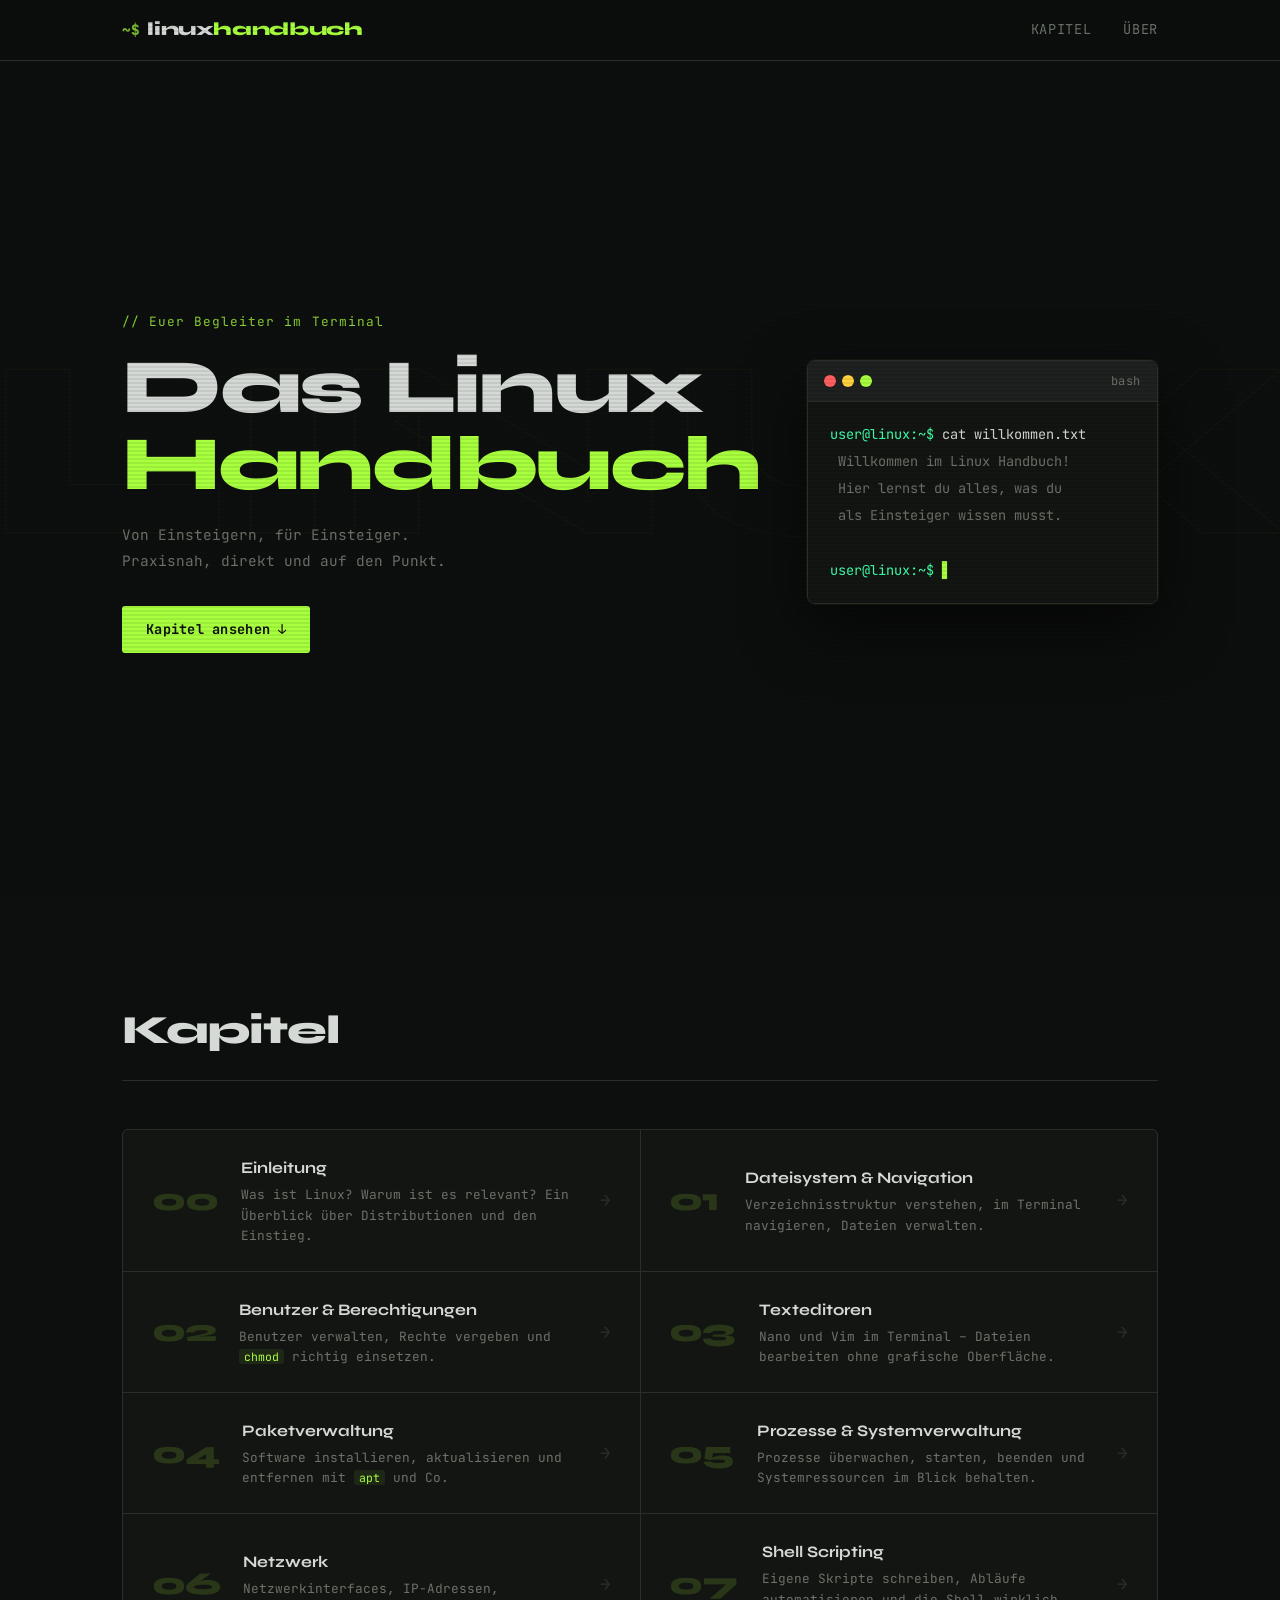
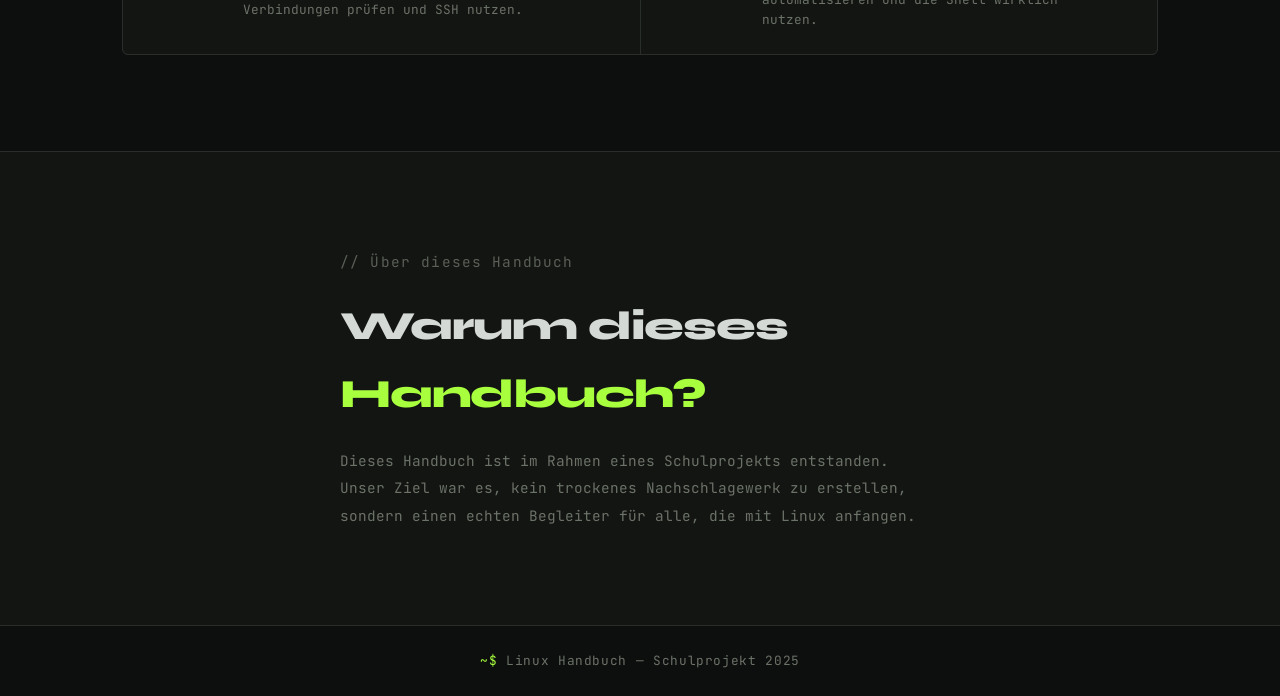
==== index.html @ 8329e9d4 "Initial commit" ====
<!DOCTYPE html>
<html lang="de">
<head>
  <meta charset="UTF-8" />
  <meta name="viewport" content="width=device-width, initial-scale=1.0"/>
  <title>Linux Handbuch</title>
  <link rel="stylesheet" href="style.css" />
  <link href="https://fonts.googleapis.com/css2?family=JetBrains+Mono:wght@400;700&family=Syne:wght@400;700;800&display=swap" rel="stylesheet"/>
</head>
<body>

  <div class="scanline"></div>

  <header>
    <div class="header-inner">
      <div class="logo">
        <span class="prompt">~$</span>
        <span class="logo-text">linux<span class="accent">handbuch</span></span>
      </div>
      <nav>
        <a href="#kapitel">Kapitel</a>
        <a href="#ueber">Über</a>
      </nav>
    </div>
  </header>

  <main>

    <section class="hero">
      <div class="hero-bg-text">LINUX</div>
      <div class="hero-content">
        <p class="hero-label">// Euer Begleiter im Terminal</p>
        <h1>Das Linux<br/><span class="accent">Handbuch</span></h1>
        <p class="hero-sub">Von Einsteigern, für Einsteiger. Praxisnah, direkt und auf den Punkt.</p>
        <a href="#kapitel" class="btn">Kapitel ansehen <span>↓</span></a>
      </div>
      <div class="hero-terminal">
        <div class="terminal-bar">
          <span class="dot red"></span>
          <span class="dot yellow"></span>
          <span class="dot green"></span>
          <span class="terminal-title">bash</span>
        </div>
        <div class="terminal-body">
          <p><span class="t-prompt">user@linux:~$</span> <span class="t-cmd">cat willkommen.txt</span></p>
          <p class="t-out">Willkommen im Linux Handbuch!</p>
          <p class="t-out">Hier lernst du alles, was du</p>
          <p class="t-out">als Einsteiger wissen musst.</p>
          <p>&nbsp;</p>
          <p><span class="t-prompt">user@linux:~$</span> <span class="t-cursor">▋</span></p>
        </div>
      </div>
    </section>

    <section class="kapitel" id="kapitel">
      <h2>Kapitel</h2>
      <div class="kapitel-grid">

        <a href="#" class="kapitel-card">
          <span class="kapitel-num">00</span>
          <div class="kapitel-info">
            <h3>Einleitung</h3>
            <p>Was ist Linux? Warum ist es relevant? Ein Überblick über Distributionen und den Einstieg.</p>
          </div>
          <span class="arrow">→</span>
        </a>

        <a href="#" class="kapitel-card">
          <span class="kapitel-num">01</span>
          <div class="kapitel-info">
            <h3>Dateisystem & Navigation</h3>
            <p>Verzeichnisstruktur verstehen, im Terminal navigieren, Dateien verwalten.</p>
          </div>
          <span class="arrow">→</span>
        </a>

        <a href="#" class="kapitel-card">
          <span class="kapitel-num">02</span>
          <div class="kapitel-info">
            <h3>Benutzer & Berechtigungen</h3>
            <p>Benutzer verwalten, Rechte vergeben und <code>chmod</code> richtig einsetzen.</p>
          </div>
          <span class="arrow">→</span>
        </a>

        <a href="#" class="kapitel-card">
          <span class="kapitel-num">03</span>
          <div class="kapitel-info">
            <h3>Texteditoren</h3>
            <p>Nano und Vim im Terminal – Dateien bearbeiten ohne grafische Oberfläche.</p>
          </div>
          <span class="arrow">→</span>
        </a>

        <a href="#" class="kapitel-card">
          <span class="kapitel-num">04</span>
          <div class="kapitel-info">
            <h3>Paketverwaltung</h3>
            <p>Software installieren, aktualisieren und entfernen mit <code>apt</code> und Co.</p>
          </div>
          <span class="arrow">→</span>
        </a>

        <a href="#" class="kapitel-card">
          <span class="kapitel-num">05</span>
          <div class="kapitel-info">
            <h3>Prozesse & Systemverwaltung</h3>
            <p>Prozesse überwachen, starten, beenden und Systemressourcen im Blick behalten.</p>
          </div>
          <span class="arrow">→</span>
        </a>

        <a href="#" class="kapitel-card">
          <span class="kapitel-num">06</span>
          <div class="kapitel-info">
            <h3>Netzwerk</h3>
            <p>Netzwerkinterfaces, IP-Adressen, Verbindungen prüfen und SSH nutzen.</p>
          </div>
          <span class="arrow">→</span>
        </a>

        <a href="#" class="kapitel-card">
          <span class="kapitel-num">07</span>
          <div class="kapitel-info">
            <h3>Shell Scripting</h3>
            <p>Eigene Skripte schreiben, Abläufe automatisieren und die Shell wirklich nutzen.</p>
          </div>
          <span class="arrow">→</span>
        </a>

      </div>
    </section>

    <section class="ueber" id="ueber">
      <div class="ueber-inner">
        <p class="hero-label">// Über dieses Handbuch</p>
        <h2>Warum dieses<br/><span class="accent">Handbuch?</span></h2>
        <p>Dieses Handbuch ist im Rahmen eines Schulprojekts entstanden. Unser Ziel war es, kein trockenes Nachschlagewerk zu erstellen, sondern einen echten Begleiter für alle, die mit Linux anfangen.</p>
      </div>
    </section>

  </main>

  <footer>
    <span class="prompt">~$</span> Linux Handbuch — Schulprojekt 2025
  </footer>

</body>
</html>
---- style.css ----
/* ─── Variables ─────────────────────────────────────────────── */
:root {
  --bg:        #0d0f0e;
  --bg2:       #131512;
  --surface:   #1a1d1b;
  --border:    #2a2e2b;
  --text:      #d4d9d5;
  --muted:     #6b7268;
  --accent:    #a8ff3e;
  --accent2:   #3effa8;
  --danger:    #ff5f5f;
  --warn:      #ffd23f;
  --font-mono: 'JetBrains Mono', monospace;
  --font-disp: 'Syne', sans-serif;
}

/* ─── Reset & Base ───────────────────────────────────────────── */
*, *::before, *::after { box-sizing: border-box; margin: 0; padding: 0; }

html { scroll-behavior: smooth; }

body {
  background: var(--bg);
  color: var(--text);
  font-family: var(--font-mono);
  font-size: 15px;
  line-height: 1.7;
  overflow-x: hidden;
}

/* CRT scanline overlay */
.scanline {
  pointer-events: none;
  position: fixed;
  inset: 0;
  z-index: 9999;
  background: repeating-linear-gradient(
    to bottom,
    transparent 0px,
    transparent 2px,
    rgba(0,0,0,0.07) 2px,
    rgba(0,0,0,0.07) 4px
  );
}

a { color: inherit; text-decoration: none; }
code {
  font-family: var(--font-mono);
  color: var(--accent);
  background: rgba(168,255,62,0.08);
  padding: 0 5px;
  border-radius: 3px;
  font-size: 0.9em;
}

.accent { color: var(--accent); }
.prompt { color: var(--accent); font-family: var(--font-mono); }

/* ─── Header ─────────────────────────────────────────────────── */
header {
  position: fixed;
  top: 0; left: 0; right: 0;
  z-index: 100;
  border-bottom: 1px solid var(--border);
  background: rgba(13,15,14,0.92);
  backdrop-filter: blur(10px);
}

.header-inner {
  max-width: 1100px;
  margin: 0 auto;
  padding: 0 2rem;
  height: 60px;
  display: flex;
  align-items: center;
  justify-content: space-between;
}

.logo {
  display: flex;
  align-items: center;
  gap: 0.5rem;
  font-family: var(--font-disp);
  font-size: 1.15rem;
  font-weight: 800;
  letter-spacing: -0.02em;
}

.logo .prompt { font-size: 0.9rem; opacity: 0.7; }

nav { display: flex; gap: 2rem; }
nav a {
  color: var(--muted);
  font-size: 0.85rem;
  letter-spacing: 0.05em;
  text-transform: uppercase;
  transition: color 0.2s;
}
nav a:hover { color: var(--accent); }

/* ─── Hero ───────────────────────────────────────────────────── */
.hero {
  min-height: 100vh;
  display: grid;
  grid-template-columns: 1fr 1fr;
  align-items: center;
  gap: 3rem;
  padding: 8rem 2rem 4rem;
  max-width: 1100px;
  margin: 0 auto;
  position: relative;
}

.hero-bg-text {
  position: absolute;
  top: 50%;
  left: 50%;
  transform: translate(-50%, -50%);
  font-family: var(--font-disp);
  font-size: clamp(8rem, 20vw, 18rem);
  font-weight: 800;
  color: transparent;
  -webkit-text-stroke: 1px rgba(168,255,62,0.04);
  pointer-events: none;
  white-space: nowrap;
  user-select: none;
  z-index: 0;
}

.hero-content { position: relative; z-index: 1; }

.hero-label {
  font-size: 0.8rem;
  color: var(--accent);
  letter-spacing: 0.08em;
  margin-bottom: 1rem;
  opacity: 0.8;
}

.hero-content h1 {
  font-family: var(--font-disp);
  font-size: clamp(2.8rem, 6vw, 5rem);
  font-weight: 800;
  line-height: 1.0;
  letter-spacing: -0.03em;
  margin-bottom: 1.2rem;
}

.hero-sub {
  color: var(--muted);
  font-size: 0.9rem;
  max-width: 380px;
  margin-bottom: 2rem;
  line-height: 1.8;
}

.btn {
  display: inline-flex;
  align-items: center;
  gap: 0.5rem;
  background: var(--accent);
  color: var(--bg);
  font-family: var(--font-mono);
  font-size: 0.85rem;
  font-weight: 700;
  padding: 0.75rem 1.5rem;
  border-radius: 3px;
  transition: all 0.2s;
  letter-spacing: 0.02em;
}
.btn:hover {
  background: #c8ff70;
  transform: translateY(-2px);
  box-shadow: 0 8px 24px rgba(168,255,62,0.25);
}

/* ─── Terminal widget ────────────────────────────────────────── */
.hero-terminal {
  position: relative;
  z-index: 1;
  border: 1px solid var(--border);
  border-radius: 8px;
  overflow: hidden;
  box-shadow:
    0 0 0 1px rgba(168,255,62,0.05),
    0 24px 64px rgba(0,0,0,0.6);
  animation: float 6s ease-in-out infinite;
}

@keyframes float {
  0%, 100% { transform: translateY(0); }
  50%       { transform: translateY(-10px); }
}

.terminal-bar {
  background: #1e211f;
  padding: 0.6rem 1rem;
  display: flex;
  align-items: center;
  gap: 0.4rem;
  border-bottom: 1px solid var(--border);
}

.dot {
  width: 12px; height: 12px;
  border-radius: 50%;
}
.dot.red    { background: var(--danger); }
.dot.yellow { background: var(--warn); }
.dot.green  { background: var(--accent); }

.terminal-title {
  margin-left: auto;
  font-size: 0.75rem;
  color: var(--muted);
  letter-spacing: 0.05em;
}

.terminal-body {
  background: var(--bg2);
  padding: 1.2rem 1.4rem;
  font-size: 0.85rem;
  line-height: 2;
}

.t-prompt { color: var(--accent2); }
.t-cmd    { color: var(--text); }
.t-out    { color: var(--muted); padding-left: 0.5rem; }

.t-cursor {
  display: inline-block;
  color: var(--accent);
  animation: blink 1s step-end infinite;
}
@keyframes blink {
  0%, 100% { opacity: 1; }
  50%       { opacity: 0; }
}

/* ─── Kapitel Section ────────────────────────────────────────── */
.kapitel {
  padding: 6rem 2rem;
  max-width: 1100px;
  margin: 0 auto;
}

.kapitel h2 {
  font-family: var(--font-disp);
  font-size: 2.5rem;
  font-weight: 800;
  letter-spacing: -0.03em;
  margin-bottom: 3rem;
  padding-bottom: 1rem;
  border-bottom: 1px solid var(--border);
}

.kapitel-grid {
  display: grid;
  grid-template-columns: repeat(auto-fill, minmax(460px, 1fr));
  gap: 1px;
  background: var(--border);
  border: 1px solid var(--border);
  border-radius: 6px;
  overflow: hidden;
}

.kapitel-card {
  background: var(--bg2);
  padding: 1.5rem 1.8rem;
  display: flex;
  align-items: center;
  gap: 1.5rem;
  transition: background 0.2s;
  cursor: pointer;
}

.kapitel-card:hover {
  background: var(--surface);
}

.kapitel-card:hover .arrow {
  transform: translateX(4px);
  color: var(--accent);
}

.kapitel-num {
  font-family: var(--font-disp);
  font-size: 2rem;
  font-weight: 800;
  color: rgba(168,255,62,0.15);
  min-width: 52px;
  letter-spacing: -0.04em;
  transition: color 0.2s;
}

.kapitel-card:hover .kapitel-num {
  color: rgba(168,255,62,0.35);
}

.kapitel-info { flex: 1; }

.kapitel-info h3 {
  font-family: var(--font-disp);
  font-size: 1rem;
  font-weight: 700;
  margin-bottom: 0.25rem;
  color: var(--text);
}

.kapitel-info p {
  font-size: 0.8rem;
  color: var(--muted);
  line-height: 1.6;
}

.arrow {
  font-size: 1.1rem;
  color: var(--border);
  transition: all 0.2s;
}

/* ─── Über Section ───────────────────────────────────────────── */
.ueber {
  padding: 6rem 2rem;
  border-top: 1px solid var(--border);
  background: var(--bg2);
}

.ueber-inner {
  max-width: 600px;
  margin: 0 auto;
}

.ueber-inner h2 {
  font-family: var(--font-disp);
  font-size: 2.5rem;
  font-weight: 800;
  letter-spacing: -0.03em;
  margin: 0.5rem 0 1.2rem;
}

.ueber-inner p {
  color: var(--muted);
  font-size: 0.9rem;
  line-height: 1.9;
}

/* ─── Footer ─────────────────────────────────────────────────── */
footer {
  border-top: 1px solid var(--border);
  padding: 1.5rem 2rem;
  text-align: center;
  font-size: 0.8rem;
  color: var(--muted);
  letter-spacing: 0.05em;
}

/* ─── Responsive ─────────────────────────────────────────────── */
@media (max-width: 768px) {
  .hero {
    grid-template-columns: 1fr;
    padding-top: 5rem;
  }
  .hero-terminal { display: none; }
  .kapitel-grid {
    grid-template-columns: 1fr;
  }
}
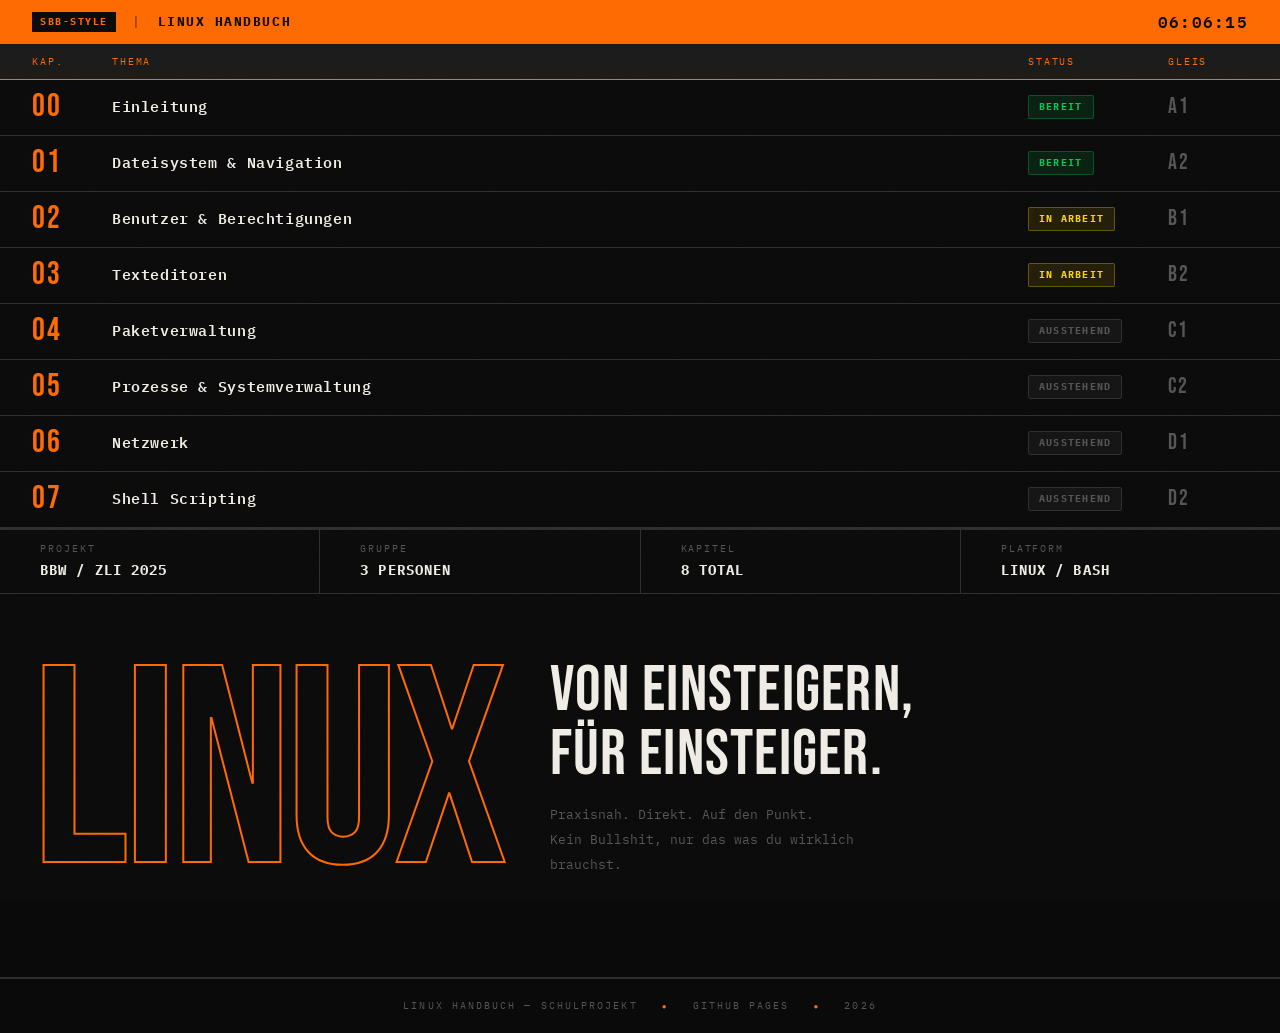
==== commit 44418cbe: "Neues Design" ====
--- a/index.html
+++ b/index.html
@@ -1,149 +1,152 @@
 <!DOCTYPE html>
 <html lang="de">
 <head>
-  <meta charset="UTF-8" />
+  <meta charset="UTF-8"/>
   <meta name="viewport" content="width=device-width, initial-scale=1.0"/>
   <title>Linux Handbuch</title>
-  <link rel="stylesheet" href="style.css" />
-  <link href="https://fonts.googleapis.com/css2?family=JetBrains+Mono:wght@400;700&family=Syne:wght@400;700;800&display=swap" rel="stylesheet"/>
+  <link rel="stylesheet" href="style.css"/>
+  <link href="https://fonts.googleapis.com/css2?family=IBM+Plex+Mono:wght@400;600;700&family=Bebas+Neue&display=swap" rel="stylesheet"/>
 </head>
 <body>
 
-  <div class="scanline"></div>
+  <div class="noise"></div>
 
   <header>
-    <div class="header-inner">
-      <div class="logo">
-        <span class="prompt">~$</span>
-        <span class="logo-text">linux<span class="accent">handbuch</span></span>
-      </div>
-      <nav>
-        <a href="#kapitel">Kapitel</a>
-        <a href="#ueber">Über</a>
-      </nav>
+    <div class="header-left">
+      <span class="header-tag">SBB-STYLE</span>
+      <span class="header-divider">|</span>
+      <span class="header-title">LINUX HANDBUCH</span>
+    </div>
+    <div class="header-right">
+      <span id="clock">00:00:00</span>
     </div>
   </header>
 
-  <main>
+  <section class="departures-board">
+    <div class="board-header">
+      <span>KAP.</span>
+      <span>THEMA</span>
+      <span>STATUS</span>
+      <span>GLEIS</span>
+    </div>
 
-    <section class="hero">
-      <div class="hero-bg-text">LINUX</div>
-      <div class="hero-content">
-        <p class="hero-label">// Euer Begleiter im Terminal</p>
-        <h1>Das Linux<br/><span class="accent">Handbuch</span></h1>
-        <p class="hero-sub">Von Einsteigern, für Einsteiger. Praxisnah, direkt und auf den Punkt.</p>
-        <a href="#kapitel" class="btn">Kapitel ansehen <span>↓</span></a>
-      </div>
-      <div class="hero-terminal">
-        <div class="terminal-bar">
-          <span class="dot red"></span>
-          <span class="dot yellow"></span>
-          <span class="dot green"></span>
-          <span class="terminal-title">bash</span>
-        </div>
-        <div class="terminal-body">
-          <p><span class="t-prompt">user@linux:~$</span> <span class="t-cmd">cat willkommen.txt</span></p>
-          <p class="t-out">Willkommen im Linux Handbuch!</p>
-          <p class="t-out">Hier lernst du alles, was du</p>
-          <p class="t-out">als Einsteiger wissen musst.</p>
-          <p>&nbsp;</p>
-          <p><span class="t-prompt">user@linux:~$</span> <span class="t-cursor">▋</span></p>
-        </div>
-      </div>
-    </section>
+    <div class="board-row" data-index="0">
+      <span class="row-num flip" data-text="00">00</span>
+      <span class="row-title">Einleitung</span>
+      <span class="row-status status-ready">BEREIT</span>
+      <span class="row-track">A1</span>
+    </div>
+    <div class="board-row" data-index="1">
+      <span class="row-num flip" data-text="01">01</span>
+      <span class="row-title">Dateisystem &amp; Navigation</span>
+      <span class="row-status status-ready">BEREIT</span>
+      <span class="row-track">A2</span>
+    </div>
+    <div class="board-row" data-index="2">
+      <span class="row-num flip" data-text="02">02</span>
+      <span class="row-title">Benutzer &amp; Berechtigungen</span>
+      <span class="row-status status-progress">IN ARBEIT</span>
+      <span class="row-track">B1</span>
+    </div>
+    <div class="board-row" data-index="3">
+      <span class="row-num flip" data-text="03">03</span>
+      <span class="row-title">Texteditoren</span>
+      <span class="row-status status-progress">IN ARBEIT</span>
+      <span class="row-track">B2</span>
+    </div>
+    <div class="board-row" data-index="4">
+      <span class="row-num flip" data-text="04">04</span>
+      <span class="row-title">Paketverwaltung</span>
+      <span class="row-status status-wait">AUSSTEHEND</span>
+      <span class="row-track">C1</span>
+    </div>
+    <div class="board-row" data-index="5">
+      <span class="row-num flip" data-text="05">05</span>
+      <span class="row-title">Prozesse &amp; Systemverwaltung</span>
+      <span class="row-status status-wait">AUSSTEHEND</span>
+      <span class="row-track">C2</span>
+    </div>
+    <div class="board-row" data-index="6">
+      <span class="row-num flip" data-text="06">06</span>
+      <span class="row-title">Netzwerk</span>
+      <span class="row-status status-wait">AUSSTEHEND</span>
+      <span class="row-track">D1</span>
+    </div>
+    <div class="board-row" data-index="7">
+      <span class="row-num flip" data-text="07">07</span>
+      <span class="row-title">Shell Scripting</span>
+      <span class="row-status status-wait">AUSSTEHEND</span>
+      <span class="row-track">D2</span>
+    </div>
+  </section>
 
-    <section class="kapitel" id="kapitel">
-      <h2>Kapitel</h2>
-      <div class="kapitel-grid">
+  <section class="info-strip">
+    <div class="strip-block">
+      <span class="strip-label">PROJEKT</span>
+      <span class="strip-value">BBW / ZLI 2025</span>
+    </div>
+    <div class="strip-divider"></div>
+    <div class="strip-block">
+      <span class="strip-label">GRUPPE</span>
+      <span class="strip-value">3 PERSONEN</span>
+    </div>
+    <div class="strip-divider"></div>
+    <div class="strip-block">
+      <span class="strip-label">KAPITEL</span>
+      <span class="strip-value">8 TOTAL</span>
+    </div>
+    <div class="strip-divider"></div>
+    <div class="strip-block">
+      <span class="strip-label">PLATFORM</span>
+      <span class="strip-value">LINUX / BASH</span>
+    </div>
+  </section>
 
-        <a href="#" class="kapitel-card">
-          <span class="kapitel-num">00</span>
-          <div class="kapitel-info">
-            <h3>Einleitung</h3>
-            <p>Was ist Linux? Warum ist es relevant? Ein Überblick über Distributionen und den Einstieg.</p>
-          </div>
-          <span class="arrow">→</span>
-        </a>
-
-        <a href="#" class="kapitel-card">
-          <span class="kapitel-num">01</span>
-          <div class="kapitel-info">
-            <h3>Dateisystem & Navigation</h3>
-            <p>Verzeichnisstruktur verstehen, im Terminal navigieren, Dateien verwalten.</p>
-          </div>
-          <span class="arrow">→</span>
-        </a>
-
-        <a href="#" class="kapitel-card">
-          <span class="kapitel-num">02</span>
-          <div class="kapitel-info">
-            <h3>Benutzer & Berechtigungen</h3>
-            <p>Benutzer verwalten, Rechte vergeben und <code>chmod</code> richtig einsetzen.</p>
-          </div>
-          <span class="arrow">→</span>
-        </a>
-
-        <a href="#" class="kapitel-card">
-          <span class="kapitel-num">03</span>
-          <div class="kapitel-info">
-            <h3>Texteditoren</h3>
-            <p>Nano und Vim im Terminal – Dateien bearbeiten ohne grafische Oberfläche.</p>
-          </div>
-          <span class="arrow">→</span>
-        </a>
-
-        <a href="#" class="kapitel-card">
-          <span class="kapitel-num">04</span>
-          <div class="kapitel-info">
-            <h3>Paketverwaltung</h3>
-            <p>Software installieren, aktualisieren und entfernen mit <code>apt</code> und Co.</p>
-          </div>
-          <span class="arrow">→</span>
-        </a>
-
-        <a href="#" class="kapitel-card">
-          <span class="kapitel-num">05</span>
-          <div class="kapitel-info">
-            <h3>Prozesse & Systemverwaltung</h3>
-            <p>Prozesse überwachen, starten, beenden und Systemressourcen im Blick behalten.</p>
-          </div>
-          <span class="arrow">→</span>
-        </a>
-
-        <a href="#" class="kapitel-card">
-          <span class="kapitel-num">06</span>
-          <div class="kapitel-info">
-            <h3>Netzwerk</h3>
-            <p>Netzwerkinterfaces, IP-Adressen, Verbindungen prüfen und SSH nutzen.</p>
-          </div>
-          <span class="arrow">→</span>
-        </a>
-
-        <a href="#" class="kapitel-card">
-          <span class="kapitel-num">07</span>
-          <div class="kapitel-info">
-            <h3>Shell Scripting</h3>
-            <p>Eigene Skripte schreiben, Abläufe automatisieren und die Shell wirklich nutzen.</p>
-          </div>
-          <span class="arrow">→</span>
-        </a>
-
-      </div>
-    </section>
-
-    <section class="ueber" id="ueber">
-      <div class="ueber-inner">
-        <p class="hero-label">// Über dieses Handbuch</p>
-        <h2>Warum dieses<br/><span class="accent">Handbuch?</span></h2>
-        <p>Dieses Handbuch ist im Rahmen eines Schulprojekts entstanden. Unser Ziel war es, kein trockenes Nachschlagewerk zu erstellen, sondern einen echten Begleiter für alle, die mit Linux anfangen.</p>
-      </div>
-    </section>
-
-  </main>
+  <section class="hero-text">
+    <div class="hero-big">LINUX</div>
+    <div class="hero-sub-block">
+      <p>Von Einsteigern,<br/>für Einsteiger.</p>
+      <p class="hero-desc">Praxisnah. Direkt. Auf den Punkt.<br/>Kein Bullshit, nur das was du wirklich brauchst.</p>
+    </div>
+  </section>
 
   <footer>
-    <span class="prompt">~$</span> Linux Handbuch — Schulprojekt 2025
+    <span>LINUX HANDBUCH — SCHULPROJEKT</span>
+    <span class="footer-mid">●</span>
+    <span>GITHUB PAGES</span>
+    <span class="footer-mid">●</span>
+    <span id="footer-date">2025</span>
   </footer>
+
+  <script>
+    // Live clock
+    function tick() {
+      const now = new Date();
+      const h = String(now.getHours()).padStart(2,'0');
+      const m = String(now.getMinutes()).padStart(2,'0');
+      const s = String(now.getSeconds()).padStart(2,'0');
+      document.getElementById('clock').textContent = h+':'+m+':'+s;
+      document.getElementById('footer-date').textContent = now.getFullYear();
+    }
+    tick(); setInterval(tick, 1000);
+
+    // Split-flap flip animation on rows
+    const rows = document.querySelectorAll('.board-row');
+    rows.forEach((row, i) => {
+      setTimeout(() => {
+        row.classList.add('revealed');
+      }, 120 * i);
+    });
+
+    // Hover clatter effect on rows
+    rows.forEach(row => {
+      row.addEventListener('mouseenter', () => {
+        const num = row.querySelector('.row-num');
+        num.classList.add('flipping');
+        setTimeout(() => num.classList.remove('flipping'), 400);
+      });
+    });
+  </script>
 
 </body>
 </html>
--- a/style.css
+++ b/style.css
@@ -1,368 +1,279 @@
 /* ─── Variables ─────────────────────────────────────────────── */
 :root {
-  --bg:        #0d0f0e;
-  --bg2:       #131512;
-  --surface:   #1a1d1b;
-  --border:    #2a2e2b;
-  --text:      #d4d9d5;
-  --muted:     #6b7268;
-  --accent:    #a8ff3e;
-  --accent2:   #3effa8;
-  --danger:    #ff5f5f;
-  --warn:      #ffd23f;
-  --font-mono: 'JetBrains Mono', monospace;
-  --font-disp: 'Syne', sans-serif;
-}
-
-/* ─── Reset & Base ───────────────────────────────────────────── */
+  --black:   #0a0a0a;
+  --dark:    #111111;
+  --panel:   #1a1a1a;
+  --border:  #2e2e2e;
+  --text:    #f0ede6;
+  --muted:   #555555;
+  --orange:  #ff6a00;
+  --orange2: #ff9500;
+  --green:   #00c853;
+  --yellow:  #ffd600;
+  --red:     #ff1744;
+  --font-mono: 'IBM Plex Mono', monospace;
+  --font-disp: 'Bebas Neue', sans-serif;
+}
+
+/* ─── Reset ──────────────────────────────────────────────────── */
 *, *::before, *::after { box-sizing: border-box; margin: 0; padding: 0; }
-
 html { scroll-behavior: smooth; }
-
 body {
-  background: var(--bg);
+  background: var(--black);
   color: var(--text);
   font-family: var(--font-mono);
-  font-size: 15px;
-  line-height: 1.7;
+  font-size: 14px;
+  line-height: 1.5;
   overflow-x: hidden;
-}
-
-/* CRT scanline overlay */
-.scanline {
+  cursor: crosshair;
+}
+
+/* noise texture overlay */
+.noise {
   pointer-events: none;
   position: fixed;
   inset: 0;
-  z-index: 9999;
-  background: repeating-linear-gradient(
-    to bottom,
-    transparent 0px,
-    transparent 2px,
-    rgba(0,0,0,0.07) 2px,
-    rgba(0,0,0,0.07) 4px
-  );
-}
-
-a { color: inherit; text-decoration: none; }
-code {
-  font-family: var(--font-mono);
-  color: var(--accent);
-  background: rgba(168,255,62,0.08);
-  padding: 0 5px;
-  border-radius: 3px;
-  font-size: 0.9em;
-}
-
-.accent { color: var(--accent); }
-.prompt { color: var(--accent); font-family: var(--font-mono); }
+  z-index: 9998;
+  opacity: 0.03;
+  background-image: url("data:image/svg+xml,%3Csvg viewBox='0 0 256 256' xmlns='http://www.w3.org/2000/svg'%3E%3Cfilter id='n'%3E%3CfeTurbulence type='fractalNoise' baseFrequency='0.9' numOctaves='4' stitchTiles='stitch'/%3E%3C/filter%3E%3Crect width='100%25' height='100%25' filter='url(%23n)'/%3E%3C/svg%3E");
+  background-size: 200px 200px;
+}
 
 /* ─── Header ─────────────────────────────────────────────────── */
 header {
-  position: fixed;
-  top: 0; left: 0; right: 0;
+  position: sticky;
+  top: 0;
   z-index: 100;
+  background: var(--orange);
+  color: var(--black);
+  display: flex;
+  justify-content: space-between;
+  align-items: center;
+  padding: 0 2rem;
+  height: 44px;
+  font-family: var(--font-mono);
+  font-weight: 700;
+  font-size: 0.8rem;
+  letter-spacing: 0.12em;
+}
+
+.header-left { display: flex; align-items: center; gap: 1rem; }
+.header-tag {
+  background: var(--black);
+  color: var(--orange);
+  padding: 2px 8px;
+  font-size: 0.65rem;
+  letter-spacing: 0.15em;
+}
+.header-divider { opacity: 0.4; }
+.header-right {
+  font-family: var(--font-mono);
+  font-size: 1rem;
+  letter-spacing: 0.08em;
+  font-weight: 600;
+}
+
+/* ─── Departures Board ───────────────────────────────────────── */
+.departures-board {
+  border-bottom: 2px solid var(--border);
+}
+
+.board-header {
+  display: grid;
+  grid-template-columns: 80px 1fr 140px 80px;
+  padding: 0.6rem 2rem;
+  background: var(--panel);
+  border-bottom: 1px solid var(--orange);
+  font-size: 0.65rem;
+  letter-spacing: 0.18em;
+  color: var(--orange);
+  text-transform: uppercase;
+}
+
+.board-row {
+  display: grid;
+  grid-template-columns: 80px 1fr 140px 80px;
+  padding: 0 2rem;
+  height: 56px;
+  align-items: center;
   border-bottom: 1px solid var(--border);
-  background: rgba(13,15,14,0.92);
-  backdrop-filter: blur(10px);
-}
-
-.header-inner {
-  max-width: 1100px;
-  margin: 0 auto;
-  padding: 0 2rem;
-  height: 60px;
-  display: flex;
-  align-items: center;
-  justify-content: space-between;
-}
-
-.logo {
-  display: flex;
-  align-items: center;
-  gap: 0.5rem;
-  font-family: var(--font-disp);
-  font-size: 1.15rem;
-  font-weight: 800;
-  letter-spacing: -0.02em;
-}
-
-.logo .prompt { font-size: 0.9rem; opacity: 0.7; }
-
-nav { display: flex; gap: 2rem; }
-nav a {
-  color: var(--muted);
-  font-size: 0.85rem;
+  opacity: 0;
+  transform: translateY(-8px);
+  transition: opacity 0.25s ease, transform 0.25s ease, background 0.15s;
+  cursor: pointer;
+}
+
+.board-row.revealed {
+  opacity: 1;
+  transform: translateY(0);
+}
+
+.board-row:hover {
+  background: var(--panel);
+}
+
+.row-num {
+  font-family: var(--font-disp);
+  font-size: 2rem;
+  color: var(--orange);
   letter-spacing: 0.05em;
-  text-transform: uppercase;
-  transition: color 0.2s;
-}
-nav a:hover { color: var(--accent); }
-
-/* ─── Hero ───────────────────────────────────────────────────── */
-.hero {
-  min-height: 100vh;
-  display: grid;
-  grid-template-columns: 1fr 1fr;
-  align-items: center;
-  gap: 3rem;
-  padding: 8rem 2rem 4rem;
-  max-width: 1100px;
-  margin: 0 auto;
-  position: relative;
-}
-
-.hero-bg-text {
-  position: absolute;
-  top: 50%;
-  left: 50%;
-  transform: translate(-50%, -50%);
-  font-family: var(--font-disp);
-  font-size: clamp(8rem, 20vw, 18rem);
-  font-weight: 800;
-  color: transparent;
-  -webkit-text-stroke: 1px rgba(168,255,62,0.04);
-  pointer-events: none;
-  white-space: nowrap;
-  user-select: none;
-  z-index: 0;
-}
-
-.hero-content { position: relative; z-index: 1; }
-
-.hero-label {
-  font-size: 0.8rem;
-  color: var(--accent);
-  letter-spacing: 0.08em;
-  margin-bottom: 1rem;
-  opacity: 0.8;
-}
-
-.hero-content h1 {
-  font-family: var(--font-disp);
-  font-size: clamp(2.8rem, 6vw, 5rem);
-  font-weight: 800;
-  line-height: 1.0;
-  letter-spacing: -0.03em;
-  margin-bottom: 1.2rem;
-}
-
-.hero-sub {
-  color: var(--muted);
-  font-size: 0.9rem;
-  max-width: 380px;
-  margin-bottom: 2rem;
-  line-height: 1.8;
-}
-
-.btn {
-  display: inline-flex;
-  align-items: center;
-  gap: 0.5rem;
-  background: var(--accent);
-  color: var(--bg);
-  font-family: var(--font-mono);
+  display: inline-block;
+  transition: transform 0.1s;
+}
+
+.row-num.flipping {
+  animation: flip-clatter 0.35s ease;
+}
+
+@keyframes flip-clatter {
+  0%   { transform: rotateX(0deg);    opacity: 1; }
+  25%  { transform: rotateX(90deg);   opacity: 0.3; }
+  50%  { transform: rotateX(-20deg);  opacity: 0.8; }
+  75%  { transform: rotateX(10deg);   opacity: 0.9; }
+  100% { transform: rotateX(0deg);    opacity: 1; }
+}
+
+.row-title {
+  font-size: 0.95rem;
+  font-weight: 600;
+  letter-spacing: 0.04em;
+  color: var(--text);
+}
+
+.board-row:hover .row-title {
+  color: var(--orange2);
+}
+
+.row-status {
+  font-size: 0.65rem;
+  letter-spacing: 0.12em;
+  padding: 3px 10px;
+  border-radius: 2px;
+  display: inline-block;
+  width: fit-content;
+  font-weight: 700;
+}
+
+.status-ready    { background: rgba(0,200,83,0.12);  color: var(--green);  border: 1px solid rgba(0,200,83,0.3); }
+.status-progress { background: rgba(255,214,0,0.1);  color: var(--yellow); border: 1px solid rgba(255,214,0,0.3); }
+.status-wait     { background: rgba(255,255,255,0.04); color: var(--muted); border: 1px solid var(--border); }
+
+.row-track {
+  font-family: var(--font-disp);
+  font-size: 1.4rem;
+  color: var(--muted);
+  letter-spacing: 0.1em;
+}
+
+.board-row:hover .row-track {
+  color: var(--orange);
+}
+
+/* ─── Info Strip ─────────────────────────────────────────────── */
+.info-strip {
+  display: flex;
+  align-items: stretch;
+  border-bottom: 1px solid var(--border);
+  height: 64px;
+}
+
+.strip-block {
+  display: flex;
+  flex-direction: column;
+  justify-content: center;
+  padding: 0 2.5rem;
+  gap: 3px;
+  flex: 1;
+}
+
+.strip-divider {
+  width: 1px;
+  background: var(--border);
+}
+
+.strip-label {
+  font-size: 0.6rem;
+  letter-spacing: 0.2em;
+  color: var(--muted);
+}
+
+.strip-value {
   font-size: 0.85rem;
   font-weight: 700;
-  padding: 0.75rem 1.5rem;
-  border-radius: 3px;
-  transition: all 0.2s;
+  letter-spacing: 0.08em;
+  color: var(--text);
+}
+
+/* ─── Hero Text ──────────────────────────────────────────────── */
+.hero-text {
+  display: flex;
+  align-items: flex-end;
+  gap: 3rem;
+  padding: 4rem 2rem 5rem;
+  overflow: hidden;
+  border-bottom: 1px solid var(--border);
+}
+
+.hero-big {
+  font-family: var(--font-disp);
+  font-size: clamp(8rem, 22vw, 20rem);
+  line-height: 0.85;
+  letter-spacing: -0.02em;
+  color: transparent;
+  -webkit-text-stroke: 2px var(--orange);
+  user-select: none;
+  flex-shrink: 0;
+}
+
+.hero-sub-block {
+  padding-bottom: 1.2rem;
+}
+
+.hero-sub-block p:first-child {
+  font-family: var(--font-disp);
+  font-size: clamp(2rem, 5vw, 4rem);
+  line-height: 1.0;
   letter-spacing: 0.02em;
-}
-.btn:hover {
-  background: #c8ff70;
-  transform: translateY(-2px);
-  box-shadow: 0 8px 24px rgba(168,255,62,0.25);
-}
-
-/* ─── Terminal widget ────────────────────────────────────────── */
-.hero-terminal {
-  position: relative;
-  z-index: 1;
-  border: 1px solid var(--border);
-  border-radius: 8px;
-  overflow: hidden;
-  box-shadow:
-    0 0 0 1px rgba(168,255,62,0.05),
-    0 24px 64px rgba(0,0,0,0.6);
-  animation: float 6s ease-in-out infinite;
-}
-
-@keyframes float {
-  0%, 100% { transform: translateY(0); }
-  50%       { transform: translateY(-10px); }
-}
-
-.terminal-bar {
-  background: #1e211f;
-  padding: 0.6rem 1rem;
-  display: flex;
-  align-items: center;
-  gap: 0.4rem;
-  border-bottom: 1px solid var(--border);
-}
-
-.dot {
-  width: 12px; height: 12px;
-  border-radius: 50%;
-}
-.dot.red    { background: var(--danger); }
-.dot.yellow { background: var(--warn); }
-.dot.green  { background: var(--accent); }
-
-.terminal-title {
-  margin-left: auto;
-  font-size: 0.75rem;
-  color: var(--muted);
-  letter-spacing: 0.05em;
-}
-
-.terminal-body {
-  background: var(--bg2);
-  padding: 1.2rem 1.4rem;
-  font-size: 0.85rem;
-  line-height: 2;
-}
-
-.t-prompt { color: var(--accent2); }
-.t-cmd    { color: var(--text); }
-.t-out    { color: var(--muted); padding-left: 0.5rem; }
-
-.t-cursor {
-  display: inline-block;
-  color: var(--accent);
-  animation: blink 1s step-end infinite;
-}
-@keyframes blink {
-  0%, 100% { opacity: 1; }
-  50%       { opacity: 0; }
-}
-
-/* ─── Kapitel Section ────────────────────────────────────────── */
-.kapitel {
-  padding: 6rem 2rem;
-  max-width: 1100px;
-  margin: 0 auto;
-}
-
-.kapitel h2 {
-  font-family: var(--font-disp);
-  font-size: 2.5rem;
-  font-weight: 800;
-  letter-spacing: -0.03em;
-  margin-bottom: 3rem;
-  padding-bottom: 1rem;
-  border-bottom: 1px solid var(--border);
-}
-
-.kapitel-grid {
-  display: grid;
-  grid-template-columns: repeat(auto-fill, minmax(460px, 1fr));
-  gap: 1px;
-  background: var(--border);
-  border: 1px solid var(--border);
-  border-radius: 6px;
-  overflow: hidden;
-}
-
-.kapitel-card {
-  background: var(--bg2);
-  padding: 1.5rem 1.8rem;
-  display: flex;
+  color: var(--text);
+  margin-bottom: 1rem;
+}
+
+.hero-desc {
+  font-size: 0.82rem;
+  color: var(--muted);
+  line-height: 1.9;
+  max-width: 340px;
+}
+
+/* ─── Footer ─────────────────────────────────────────────────── */
+footer {
+  display: flex;
+  justify-content: center;
   align-items: center;
   gap: 1.5rem;
-  transition: background 0.2s;
-  cursor: pointer;
-}
-
-.kapitel-card:hover {
-  background: var(--surface);
-}
-
-.kapitel-card:hover .arrow {
-  transform: translateX(4px);
-  color: var(--accent);
-}
-
-.kapitel-num {
-  font-family: var(--font-disp);
-  font-size: 2rem;
-  font-weight: 800;
-  color: rgba(168,255,62,0.15);
-  min-width: 52px;
-  letter-spacing: -0.04em;
-  transition: color 0.2s;
-}
-
-.kapitel-card:hover .kapitel-num {
-  color: rgba(168,255,62,0.35);
-}
-
-.kapitel-info { flex: 1; }
-
-.kapitel-info h3 {
-  font-family: var(--font-disp);
-  font-size: 1rem;
-  font-weight: 700;
-  margin-bottom: 0.25rem;
-  color: var(--text);
-}
-
-.kapitel-info p {
-  font-size: 0.8rem;
-  color: var(--muted);
-  line-height: 1.6;
-}
-
-.arrow {
-  font-size: 1.1rem;
-  color: var(--border);
-  transition: all 0.2s;
-}
-
-/* ─── Über Section ───────────────────────────────────────────── */
-.ueber {
-  padding: 6rem 2rem;
+  padding: 1.2rem 2rem;
+  font-size: 0.65rem;
+  letter-spacing: 0.2em;
+  color: var(--muted);
   border-top: 1px solid var(--border);
-  background: var(--bg2);
-}
-
-.ueber-inner {
-  max-width: 600px;
-  margin: 0 auto;
-}
-
-.ueber-inner h2 {
-  font-family: var(--font-disp);
-  font-size: 2.5rem;
-  font-weight: 800;
-  letter-spacing: -0.03em;
-  margin: 0.5rem 0 1.2rem;
-}
-
-.ueber-inner p {
-  color: var(--muted);
-  font-size: 0.9rem;
-  line-height: 1.9;
-}
-
-/* ─── Footer ─────────────────────────────────────────────────── */
-footer {
-  border-top: 1px solid var(--border);
-  padding: 1.5rem 2rem;
-  text-align: center;
-  font-size: 0.8rem;
-  color: var(--muted);
-  letter-spacing: 0.05em;
-}
+  text-transform: uppercase;
+}
+
+.footer-mid { color: var(--orange); font-size: 0.5rem; }
 
 /* ─── Responsive ─────────────────────────────────────────────── */
-@media (max-width: 768px) {
-  .hero {
-    grid-template-columns: 1fr;
-    padding-top: 5rem;
+@media (max-width: 700px) {
+  .board-header,
+  .board-row {
+    grid-template-columns: 56px 1fr 100px;
   }
-  .hero-terminal { display: none; }
-  .kapitel-grid {
-    grid-template-columns: 1fr;
-  }
-}
+  .row-track { display: none; }
+  .board-header span:last-child { display: none; }
+
+  .hero-text { flex-direction: column; gap: 1.5rem; }
+  .hero-big  { font-size: 30vw; }
+
+  .info-strip { flex-wrap: wrap; height: auto; }
+  .strip-block { padding: 1rem 1.5rem; }
+  .strip-divider { display: none; }
+}
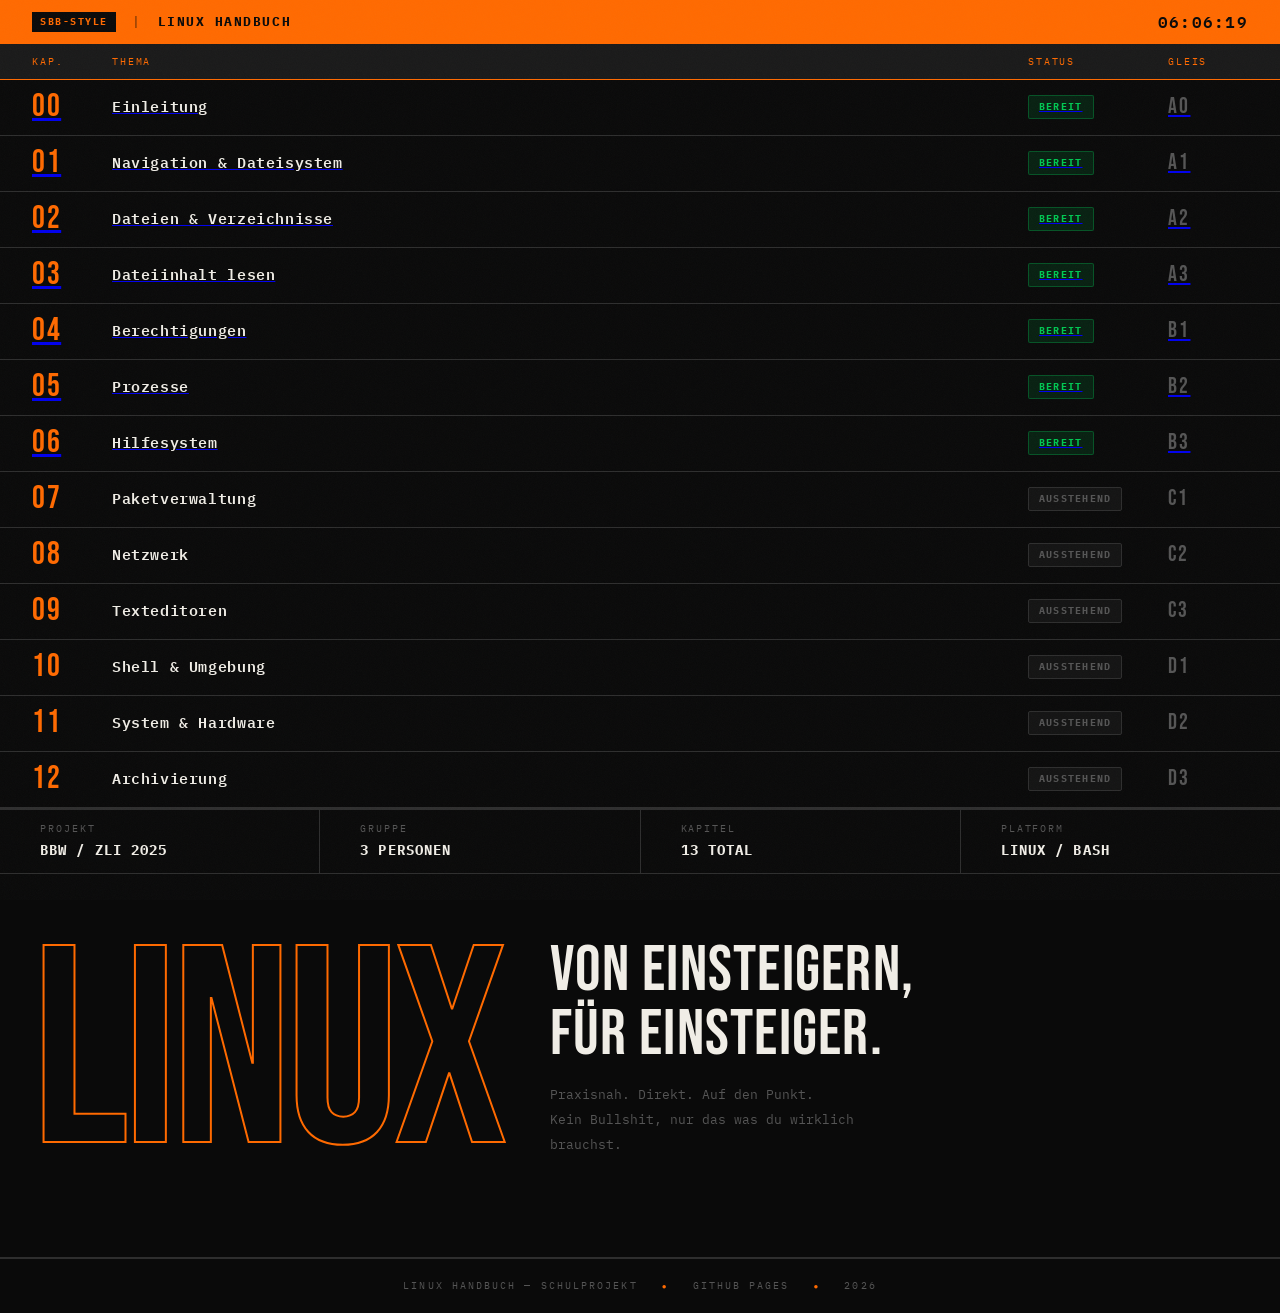
==== commit b05ed739: "Update index.html" ====
--- a/index.html
+++ b/index.html
@@ -30,53 +30,83 @@
       <span>GLEIS</span>
     </div>
 
-    <div class="board-row" data-index="0">
+    <a class="board-row" data-index="0" href="00-einleitung.html">
       <span class="row-num flip" data-text="00">00</span>
       <span class="row-title">Einleitung</span>
       <span class="row-status status-ready">BEREIT</span>
+      <span class="row-track">A0</span>
+    </a>
+    <a class="board-row" data-index="1" href="01-navigation.html">
+      <span class="row-num flip" data-text="01">01</span>
+      <span class="row-title">Navigation &amp; Dateisystem</span>
+      <span class="row-status status-ready">BEREIT</span>
       <span class="row-track">A1</span>
-    </div>
-    <div class="board-row" data-index="1">
-      <span class="row-num flip" data-text="01">01</span>
-      <span class="row-title">Dateisystem &amp; Navigation</span>
+    </a>
+    <a class="board-row" data-index="2" href="02-dateien.html">
+      <span class="row-num flip" data-text="02">02</span>
+      <span class="row-title">Dateien &amp; Verzeichnisse</span>
       <span class="row-status status-ready">BEREIT</span>
       <span class="row-track">A2</span>
-    </div>
-    <div class="board-row" data-index="2">
-      <span class="row-num flip" data-text="02">02</span>
-      <span class="row-title">Benutzer &amp; Berechtigungen</span>
-      <span class="row-status status-progress">IN ARBEIT</span>
+    </a>
+    <a class="board-row" data-index="3" href="03-dateiinhalt.html">
+      <span class="row-num flip" data-text="03">03</span>
+      <span class="row-title">Dateiinhalt lesen</span>
+      <span class="row-status status-ready">BEREIT</span>
+      <span class="row-track">A3</span>
+    </a>
+    <a class="board-row" data-index="4" href="04-berechtigungen.html">
+      <span class="row-num flip" data-text="04">04</span>
+      <span class="row-title">Berechtigungen</span>
+      <span class="row-status status-ready">BEREIT</span>
       <span class="row-track">B1</span>
-    </div>
-    <div class="board-row" data-index="3">
-      <span class="row-num flip" data-text="03">03</span>
-      <span class="row-title">Texteditoren</span>
-      <span class="row-status status-progress">IN ARBEIT</span>
+    </a>
+    <a class="board-row" data-index="5" href="05-prozesse.html">
+      <span class="row-num flip" data-text="05">05</span>
+      <span class="row-title">Prozesse</span>
+      <span class="row-status status-ready">BEREIT</span>
       <span class="row-track">B2</span>
-    </div>
-    <div class="board-row" data-index="4">
-      <span class="row-num flip" data-text="04">04</span>
+    </a>
+    <a class="board-row" data-index="6" href="06-hilfesystem.html">
+      <span class="row-num flip" data-text="06">06</span>
+      <span class="row-title">Hilfesystem</span>
+      <span class="row-status status-ready">BEREIT</span>
+      <span class="row-track">B3</span>
+    </a>
+    <div class="board-row board-row--pending" data-index="7">
+      <span class="row-num flip" data-text="07">07</span>
       <span class="row-title">Paketverwaltung</span>
       <span class="row-status status-wait">AUSSTEHEND</span>
       <span class="row-track">C1</span>
     </div>
-    <div class="board-row" data-index="5">
-      <span class="row-num flip" data-text="05">05</span>
-      <span class="row-title">Prozesse &amp; Systemverwaltung</span>
+    <div class="board-row board-row--pending" data-index="8">
+      <span class="row-num flip" data-text="08">08</span>
+      <span class="row-title">Netzwerk</span>
       <span class="row-status status-wait">AUSSTEHEND</span>
       <span class="row-track">C2</span>
     </div>
-    <div class="board-row" data-index="6">
-      <span class="row-num flip" data-text="06">06</span>
-      <span class="row-title">Netzwerk</span>
+    <div class="board-row board-row--pending" data-index="9">
+      <span class="row-num flip" data-text="09">09</span>
+      <span class="row-title">Texteditoren</span>
+      <span class="row-status status-wait">AUSSTEHEND</span>
+      <span class="row-track">C3</span>
+    </div>
+    <div class="board-row board-row--pending" data-index="10">
+      <span class="row-num flip" data-text="10">10</span>
+      <span class="row-title">Shell &amp; Umgebung</span>
       <span class="row-status status-wait">AUSSTEHEND</span>
       <span class="row-track">D1</span>
     </div>
-    <div class="board-row" data-index="7">
-      <span class="row-num flip" data-text="07">07</span>
-      <span class="row-title">Shell Scripting</span>
+    <div class="board-row board-row--pending" data-index="11">
+      <span class="row-num flip" data-text="11">11</span>
+      <span class="row-title">System &amp; Hardware</span>
       <span class="row-status status-wait">AUSSTEHEND</span>
       <span class="row-track">D2</span>
+    </div>
+    <div class="board-row board-row--pending" data-index="12">
+      <span class="row-num flip" data-text="12">12</span>
+      <span class="row-title">Archivierung</span>
+      <span class="row-status status-wait">AUSSTEHEND</span>
+      <span class="row-track">D3</span>
     </div>
   </section>
 
@@ -93,7 +123,7 @@
     <div class="strip-divider"></div>
     <div class="strip-block">
       <span class="strip-label">KAPITEL</span>
-      <span class="strip-value">8 TOTAL</span>
+      <span class="strip-value">13 TOTAL</span>
     </div>
     <div class="strip-divider"></div>
     <div class="strip-block">
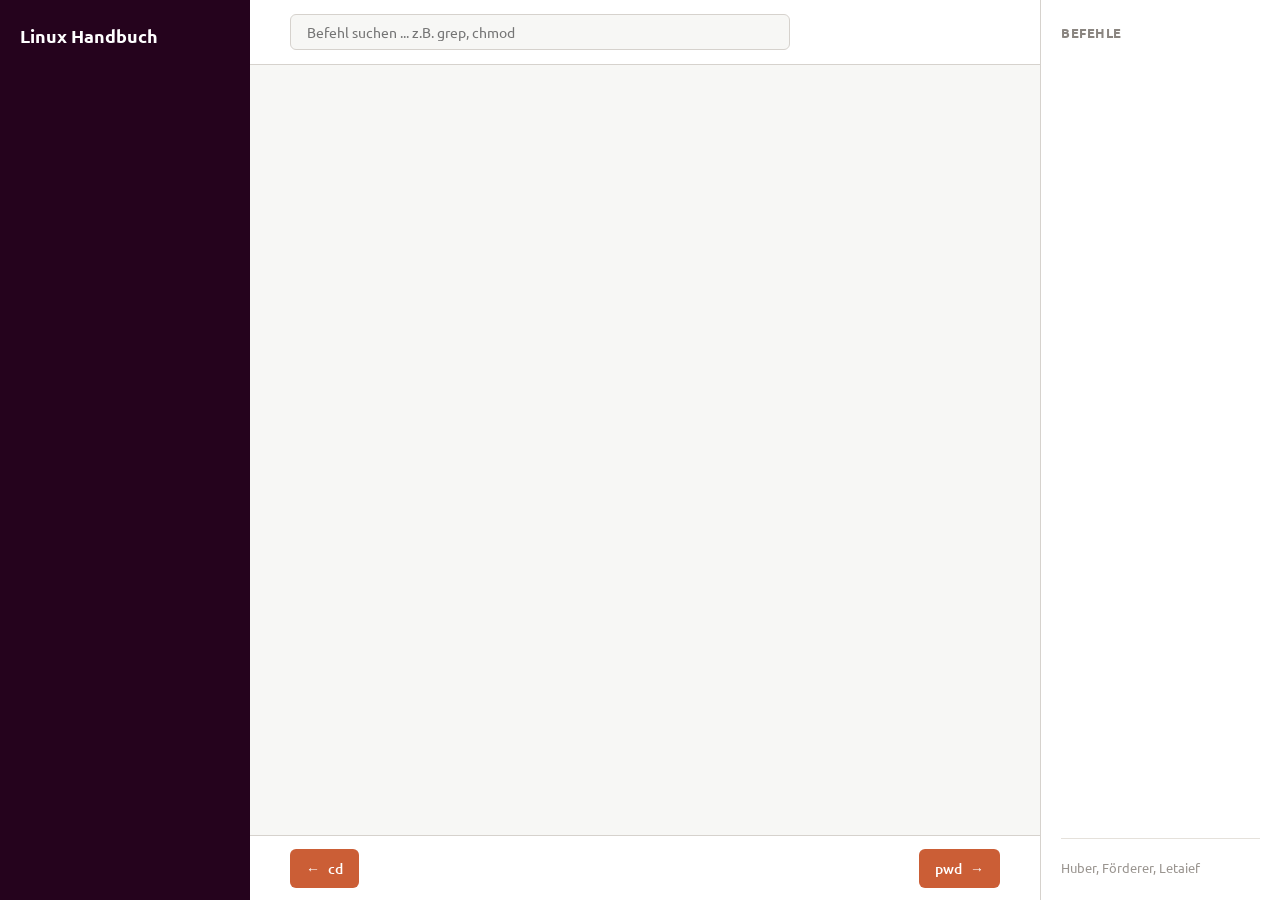
==== commit 3188a17d: "Add files via upload" ====
--- a/index.html
+++ b/index.html
@@ -1,182 +1,54 @@
 <!DOCTYPE html>
 <html lang="de">
 <head>
-  <meta charset="UTF-8"/>
-  <meta name="viewport" content="width=device-width, initial-scale=1.0"/>
-  <title>Linux Handbuch</title>
-  <link rel="stylesheet" href="style.css"/>
-  <link href="https://fonts.googleapis.com/css2?family=IBM+Plex+Mono:wght@400;600;700&family=Bebas+Neue&display=swap" rel="stylesheet"/>
+    <meta name="robots" content="noindex, nofollow">
+    <meta charset="UTF-8">
+    <title>Linux Handbuch</title>
+    <link href="https://fonts.googleapis.com/css2?family=Ubuntu:wght@400;500;700&family=Ubuntu+Mono&display=swap" rel="stylesheet">
+    <link rel="stylesheet" href="style.css">
 </head>
 <body>
+<div class="app-container">
 
-  <div class="noise"></div>
+    <nav class="sidebar-left">
+        <div class="logo">Linux Handbuch</div>
+        <ul class="nav-list" id="nav-list"></ul>
+    </nav>
 
-  <header>
-    <div class="header-left">
-      <span class="header-tag">SBB-STYLE</span>
-      <span class="header-divider">|</span>
-      <span class="header-title">LINUX HANDBUCH</span>
-    </div>
-    <div class="header-right">
-      <span id="clock">00:00:00</span>
-    </div>
-  </header>
+    <main class="main-content">
+        <header class="topbar">
+            <div class="search-box">
+                <input type="text" placeholder="Befehl suchen ... z.B. grep, chmod">
+            </div>
+        </header>
 
-  <section class="departures-board">
-    <div class="board-header">
-      <span>KAP.</span>
-      <span>THEMA</span>
-      <span>STATUS</span>
-      <span>GLEIS</span>
-    </div>
+        <section class="content-area" id="content-area"></section>
 
-    <a class="board-row" data-index="0" href="00-einleitung.html">
-      <span class="row-num flip" data-text="00">00</span>
-      <span class="row-title">Einleitung</span>
-      <span class="row-status status-ready">BEREIT</span>
-      <span class="row-track">A0</span>
-    </a>
-    <a class="board-row" data-index="1" href="01-navigation.html">
-      <span class="row-num flip" data-text="01">01</span>
-      <span class="row-title">Navigation &amp; Dateisystem</span>
-      <span class="row-status status-ready">BEREIT</span>
-      <span class="row-track">A1</span>
-    </a>
-    <a class="board-row" data-index="2" href="02-dateien.html">
-      <span class="row-num flip" data-text="02">02</span>
-      <span class="row-title">Dateien &amp; Verzeichnisse</span>
-      <span class="row-status status-ready">BEREIT</span>
-      <span class="row-track">A2</span>
-    </a>
-    <a class="board-row" data-index="3" href="03-dateiinhalt.html">
-      <span class="row-num flip" data-text="03">03</span>
-      <span class="row-title">Dateiinhalt lesen</span>
-      <span class="row-status status-ready">BEREIT</span>
-      <span class="row-track">A3</span>
-    </a>
-    <a class="board-row" data-index="4" href="04-berechtigungen.html">
-      <span class="row-num flip" data-text="04">04</span>
-      <span class="row-title">Berechtigungen</span>
-      <span class="row-status status-ready">BEREIT</span>
-      <span class="row-track">B1</span>
-    </a>
-    <a class="board-row" data-index="5" href="05-prozesse.html">
-      <span class="row-num flip" data-text="05">05</span>
-      <span class="row-title">Prozesse</span>
-      <span class="row-status status-ready">BEREIT</span>
-      <span class="row-track">B2</span>
-    </a>
-    <a class="board-row" data-index="6" href="06-hilfesystem.html">
-      <span class="row-num flip" data-text="06">06</span>
-      <span class="row-title">Hilfesystem</span>
-      <span class="row-status status-ready">BEREIT</span>
-      <span class="row-track">B3</span>
-    </a>
-    <div class="board-row board-row--pending" data-index="7">
-      <span class="row-num flip" data-text="07">07</span>
-      <span class="row-title">Paketverwaltung</span>
-      <span class="row-status status-wait">AUSSTEHEND</span>
-      <span class="row-track">C1</span>
-    </div>
-    <div class="board-row board-row--pending" data-index="8">
-      <span class="row-num flip" data-text="08">08</span>
-      <span class="row-title">Netzwerk</span>
-      <span class="row-status status-wait">AUSSTEHEND</span>
-      <span class="row-track">C2</span>
-    </div>
-    <div class="board-row board-row--pending" data-index="9">
-      <span class="row-num flip" data-text="09">09</span>
-      <span class="row-title">Texteditoren</span>
-      <span class="row-status status-wait">AUSSTEHEND</span>
-      <span class="row-track">C3</span>
-    </div>
-    <div class="board-row board-row--pending" data-index="10">
-      <span class="row-num flip" data-text="10">10</span>
-      <span class="row-title">Shell &amp; Umgebung</span>
-      <span class="row-status status-wait">AUSSTEHEND</span>
-      <span class="row-track">D1</span>
-    </div>
-    <div class="board-row board-row--pending" data-index="11">
-      <span class="row-num flip" data-text="11">11</span>
-      <span class="row-title">System &amp; Hardware</span>
-      <span class="row-status status-wait">AUSSTEHEND</span>
-      <span class="row-track">D2</span>
-    </div>
-    <div class="board-row board-row--pending" data-index="12">
-      <span class="row-num flip" data-text="12">12</span>
-      <span class="row-title">Archivierung</span>
-      <span class="row-status status-wait">AUSSTEHEND</span>
-      <span class="row-track">D3</span>
-    </div>
-  </section>
+        <footer class="bottombar">
+            <a href="#" class="nav-button-prev" id="btn-prev">
+                <span class="icon">←</span>
+                <span id="prev-label">cd</span>
+            </a>
 
-  <section class="info-strip">
-    <div class="strip-block">
-      <span class="strip-label">PROJEKT</span>
-      <span class="strip-value">BBW / ZLI 2025</span>
-    </div>
-    <div class="strip-divider"></div>
-    <div class="strip-block">
-      <span class="strip-label">GRUPPE</span>
-      <span class="strip-value">3 PERSONEN</span>
-    </div>
-    <div class="strip-divider"></div>
-    <div class="strip-block">
-      <span class="strip-label">KAPITEL</span>
-      <span class="strip-value">13 TOTAL</span>
-    </div>
-    <div class="strip-divider"></div>
-    <div class="strip-block">
-      <span class="strip-label">PLATFORM</span>
-      <span class="strip-value">LINUX / BASH</span>
-    </div>
-  </section>
+            <span class="progress-text" id="progress-text"></span>
 
-  <section class="hero-text">
-    <div class="hero-big">LINUX</div>
-    <div class="hero-sub-block">
-      <p>Von Einsteigern,<br/>für Einsteiger.</p>
-      <p class="hero-desc">Praxisnah. Direkt. Auf den Punkt.<br/>Kein Bullshit, nur das was du wirklich brauchst.</p>
-    </div>
-  </section>
+            <a href="#" class="nav-button-next" id="btn-next">
+                <span id="next-label">pwd</span>
+                <span class="icon">→</span>
+            </a>
+        </footer>
+    </main>
 
-  <footer>
-    <span>LINUX HANDBUCH — SCHULPROJEKT</span>
-    <span class="footer-mid">●</span>
-    <span>GITHUB PAGES</span>
-    <span class="footer-mid">●</span>
-    <span id="footer-date">2025</span>
-  </footer>
+    <aside class="sidebar-right">
+        <h3>Befehle</h3>
+        <ul class="toc-list" id="toc-list"></ul>
+        <div class="sidebar-right-footer">
+            Huber, Förderer, Letaief
+        </div>
+    </aside>
+</div>
 
-  <script>
-    // Live clock
-    function tick() {
-      const now = new Date();
-      const h = String(now.getHours()).padStart(2,'0');
-      const m = String(now.getMinutes()).padStart(2,'0');
-      const s = String(now.getSeconds()).padStart(2,'0');
-      document.getElementById('clock').textContent = h+':'+m+':'+s;
-      document.getElementById('footer-date').textContent = now.getFullYear();
-    }
-    tick(); setInterval(tick, 1000);
-
-    // Split-flap flip animation on rows
-    const rows = document.querySelectorAll('.board-row');
-    rows.forEach((row, i) => {
-      setTimeout(() => {
-        row.classList.add('revealed');
-      }, 120 * i);
-    });
-
-    // Hover clatter effect on rows
-    rows.forEach(row => {
-      row.addEventListener('mouseenter', () => {
-        const num = row.querySelector('.row-num');
-        num.classList.add('flipping');
-        setTimeout(() => num.classList.remove('flipping'), 400);
-      });
-    });
-  </script>
-
+<script src="content.js"></script>
+<script src="script.js"></script>
 </body>
-</html>
+</html>
--- a/style.css
+++ b/style.css
@@ -1,279 +1,392 @@
-/* ─── Variables ─────────────────────────────────────────────── */
-:root {
-  --black:   #0a0a0a;
-  --dark:    #111111;
-  --panel:   #1a1a1a;
-  --border:  #2e2e2e;
-  --text:    #f0ede6;
-  --muted:   #555555;
-  --orange:  #ff6a00;
-  --orange2: #ff9500;
-  --green:   #00c853;
-  --yellow:  #ffd600;
-  --red:     #ff1744;
-  --font-mono: 'IBM Plex Mono', monospace;
-  --font-disp: 'Bebas Neue', sans-serif;
-}
-
-/* ─── Reset ──────────────────────────────────────────────────── */
-*, *::before, *::after { box-sizing: border-box; margin: 0; padding: 0; }
-html { scroll-behavior: smooth; }
-body {
-  background: var(--black);
-  color: var(--text);
-  font-family: var(--font-mono);
-  font-size: 14px;
-  line-height: 1.5;
-  overflow-x: hidden;
-  cursor: crosshair;
-}
-
-/* noise texture overlay */
-.noise {
-  pointer-events: none;
-  position: fixed;
-  inset: 0;
-  z-index: 9998;
-  opacity: 0.03;
-  background-image: url("data:image/svg+xml,%3Csvg viewBox='0 0 256 256' xmlns='http://www.w3.org/2000/svg'%3E%3Cfilter id='n'%3E%3CfeTurbulence type='fractalNoise' baseFrequency='0.9' numOctaves='4' stitchTiles='stitch'/%3E%3C/filter%3E%3Crect width='100%25' height='100%25' filter='url(%23n)'/%3E%3C/svg%3E");
-  background-size: 200px 200px;
-}
-
-/* ─── Header ─────────────────────────────────────────────────── */
-header {
-  position: sticky;
-  top: 0;
-  z-index: 100;
-  background: var(--orange);
-  color: var(--black);
-  display: flex;
-  justify-content: space-between;
-  align-items: center;
-  padding: 0 2rem;
-  height: 44px;
-  font-family: var(--font-mono);
-  font-weight: 700;
-  font-size: 0.8rem;
-  letter-spacing: 0.12em;
-}
-
-.header-left { display: flex; align-items: center; gap: 1rem; }
-.header-tag {
-  background: var(--black);
-  color: var(--orange);
-  padding: 2px 8px;
-  font-size: 0.65rem;
-  letter-spacing: 0.15em;
-}
-.header-divider { opacity: 0.4; }
-.header-right {
-  font-family: var(--font-mono);
-  font-size: 1rem;
-  letter-spacing: 0.08em;
-  font-weight: 600;
-}
-
-/* ─── Departures Board ───────────────────────────────────────── */
-.departures-board {
-  border-bottom: 2px solid var(--border);
-}
-
-.board-header {
-  display: grid;
-  grid-template-columns: 80px 1fr 140px 80px;
-  padding: 0.6rem 2rem;
-  background: var(--panel);
-  border-bottom: 1px solid var(--orange);
-  font-size: 0.65rem;
-  letter-spacing: 0.18em;
-  color: var(--orange);
-  text-transform: uppercase;
-}
-
-.board-row {
-  display: grid;
-  grid-template-columns: 80px 1fr 140px 80px;
-  padding: 0 2rem;
-  height: 56px;
-  align-items: center;
-  border-bottom: 1px solid var(--border);
-  opacity: 0;
-  transform: translateY(-8px);
-  transition: opacity 0.25s ease, transform 0.25s ease, background 0.15s;
-  cursor: pointer;
-}
-
-.board-row.revealed {
-  opacity: 1;
-  transform: translateY(0);
-}
-
-.board-row:hover {
-  background: var(--panel);
-}
-
-.row-num {
-  font-family: var(--font-disp);
-  font-size: 2rem;
-  color: var(--orange);
-  letter-spacing: 0.05em;
-  display: inline-block;
-  transition: transform 0.1s;
-}
-
-.row-num.flipping {
-  animation: flip-clatter 0.35s ease;
-}
-
-@keyframes flip-clatter {
-  0%   { transform: rotateX(0deg);    opacity: 1; }
-  25%  { transform: rotateX(90deg);   opacity: 0.3; }
-  50%  { transform: rotateX(-20deg);  opacity: 0.8; }
-  75%  { transform: rotateX(10deg);   opacity: 0.9; }
-  100% { transform: rotateX(0deg);    opacity: 1; }
-}
-
-.row-title {
-  font-size: 0.95rem;
-  font-weight: 600;
-  letter-spacing: 0.04em;
-  color: var(--text);
-}
-
-.board-row:hover .row-title {
-  color: var(--orange2);
-}
-
-.row-status {
-  font-size: 0.65rem;
-  letter-spacing: 0.12em;
-  padding: 3px 10px;
-  border-radius: 2px;
-  display: inline-block;
-  width: fit-content;
-  font-weight: 700;
-}
-
-.status-ready    { background: rgba(0,200,83,0.12);  color: var(--green);  border: 1px solid rgba(0,200,83,0.3); }
-.status-progress { background: rgba(255,214,0,0.1);  color: var(--yellow); border: 1px solid rgba(255,214,0,0.3); }
-.status-wait     { background: rgba(255,255,255,0.04); color: var(--muted); border: 1px solid var(--border); }
-
-.row-track {
-  font-family: var(--font-disp);
-  font-size: 1.4rem;
-  color: var(--muted);
-  letter-spacing: 0.1em;
-}
-
-.board-row:hover .row-track {
-  color: var(--orange);
-}
-
-/* ─── Info Strip ─────────────────────────────────────────────── */
-.info-strip {
-  display: flex;
-  align-items: stretch;
-  border-bottom: 1px solid var(--border);
-  height: 64px;
-}
-
-.strip-block {
-  display: flex;
-  flex-direction: column;
-  justify-content: center;
-  padding: 0 2.5rem;
-  gap: 3px;
-  flex: 1;
-}
-
-.strip-divider {
-  width: 1px;
-  background: var(--border);
-}
-
-.strip-label {
-  font-size: 0.6rem;
-  letter-spacing: 0.2em;
-  color: var(--muted);
-}
-
-.strip-value {
-  font-size: 0.85rem;
-  font-weight: 700;
-  letter-spacing: 0.08em;
-  color: var(--text);
-}
-
-/* ─── Hero Text ──────────────────────────────────────────────── */
-.hero-text {
-  display: flex;
-  align-items: flex-end;
-  gap: 3rem;
-  padding: 4rem 2rem 5rem;
-  overflow: hidden;
-  border-bottom: 1px solid var(--border);
-}
-
-.hero-big {
-  font-family: var(--font-disp);
-  font-size: clamp(8rem, 22vw, 20rem);
-  line-height: 0.85;
-  letter-spacing: -0.02em;
-  color: transparent;
-  -webkit-text-stroke: 2px var(--orange);
-  user-select: none;
-  flex-shrink: 0;
-}
-
-.hero-sub-block {
-  padding-bottom: 1.2rem;
-}
-
-.hero-sub-block p:first-child {
-  font-family: var(--font-disp);
-  font-size: clamp(2rem, 5vw, 4rem);
-  line-height: 1.0;
-  letter-spacing: 0.02em;
-  color: var(--text);
-  margin-bottom: 1rem;
-}
-
-.hero-desc {
-  font-size: 0.82rem;
-  color: var(--muted);
-  line-height: 1.9;
-  max-width: 340px;
-}
-
-/* ─── Footer ─────────────────────────────────────────────────── */
-footer {
-  display: flex;
-  justify-content: center;
-  align-items: center;
-  gap: 1.5rem;
-  padding: 1.2rem 2rem;
-  font-size: 0.65rem;
-  letter-spacing: 0.2em;
-  color: var(--muted);
-  border-top: 1px solid var(--border);
-  text-transform: uppercase;
-}
-
-.footer-mid { color: var(--orange); font-size: 0.5rem; }
-
-/* ─── Responsive ─────────────────────────────────────────────── */
-@media (max-width: 700px) {
-  .board-header,
-  .board-row {
-    grid-template-columns: 56px 1fr 100px;
-  }
-  .row-track { display: none; }
-  .board-header span:last-child { display: none; }
-
-  .hero-text { flex-direction: column; gap: 1.5rem; }
-  .hero-big  { font-size: 30vw; }
-
-  .info-strip { flex-wrap: wrap; height: auto; }
-  .strip-block { padding: 1rem 1.5rem; }
-  .strip-divider { display: none; }
-}
+* {
+    margin: 0;
+    padding: 0;
+    box-sizing: border-box;
+    font-family: 'Ubuntu', sans-serif;
+}
+
+code, pre {
+    font-family: 'Ubuntu Mono', monospace;
+}
+
+/* Layout */
+.app-container {
+    height: 100vh;
+    display: grid;
+    grid-template-columns: 250px 1fr 240px;
+    overflow: hidden;
+}
+
+.main-content {
+    background-color: #F7F7F5;
+    display: flex;
+    flex-direction: column;
+    height: 100vh;
+    overflow: hidden;
+}
+
+.content-area {
+    flex-grow: 1;
+    overflow-y: auto;
+    padding: 40px 48px;
+}
+
+/* Topbar */
+.topbar {
+    height: 65px;
+    background-color: #FFFFFF;
+    border-bottom: 1px solid #D6D2CD;
+    display: flex;
+    align-items: center;
+    padding: 0 40px;
+}
+
+.search-box {
+    display: flex;
+    align-items: center;
+    background-color: #F7F7F5;
+    border: 1px solid #D6D2CD;
+    border-radius: 6px;
+    padding: 8px 16px;
+    width: 500px;
+}
+
+.search-box input {
+    border: none;
+    background: transparent;
+    width: 100%;
+    outline: none;
+    font-size: 14px;
+}
+
+/* Bottombar */
+.bottombar {
+    height: 65px;
+    background-color: #FFFFFF;
+    border-top: 1px solid #D6D2CD;
+    display: flex;
+    align-items: center;
+    justify-content: space-between;
+    padding: 0 40px;
+    font-size: 14px;
+    font-weight: 500;
+    color: #000000;
+}
+
+.nav-button-prev,
+.nav-button-next {
+    background-color: #CB5E36;
+    display: flex;
+    align-items: center;
+    gap: 8px;
+    text-decoration: none;
+    color: #FFFFFF;
+    padding: 10px 16px;
+    border-radius: 6px;
+    font-weight: 500;
+    transition: background-color 0.2s;
+}
+
+.nav-button-prev:hover,
+.nav-button-next:hover {
+    background-color: #25031D;
+    color: #FFFFFF;
+}
+
+/* Linke Sidebar (Kategorien) */
+.sidebar-left {
+    background-color: #25031D;
+    padding: 24px 20px;
+    color: #FFFFFF;
+    display: flex;
+    flex-direction: column;
+    overflow-y: auto;
+}
+
+.logo {
+    font-size: 18px;
+    font-weight: 600;
+    margin-bottom: 30px;
+}
+
+.nav-list {
+    list-style: none;
+}
+
+.category-item {
+    padding: 10px 14px;
+    border-radius: 6px;
+    font-size: 14px;
+    color: #E5DDE2;
+    cursor: pointer;
+    margin-bottom: 2px;
+    transition: background-color 0.2s;
+}
+
+.category-item:hover {
+    background-color: rgba(255, 255, 255, 0.08);
+}
+
+.category-item.active {
+    background-color: #FFFFFF;
+    color: #25031D;
+    font-weight: 600;
+}
+
+.sidebar-right h3 {
+    font-size: 13px;
+    text-transform: uppercase;
+    color: #8A8580;
+    margin-bottom: 16px;
+    letter-spacing: 0.5px;
+}
+
+.toc-list {
+    list-style: none;
+}
+
+.command-btn {
+    padding: 10px 14px;
+    border-radius: 6px;
+    font-size: 14px;
+    color: #444;
+    cursor: pointer;
+    margin-bottom: 4px;
+    transition: background-color 0.2s;
+    font-family: 'Ubuntu Mono', monospace;
+}
+
+.command-btn:hover {
+    background-color: #F7F7F5;
+}
+
+.command-btn.active {
+    background-color: #FCE9DD;
+    color: #D2691E;
+    font-weight: 600;
+}
+
+/* Content: Breadcrumb & Titel */
+.breadcrumb {
+    font-size: 13px;
+    color: #9A9590;
+    margin-bottom: 20px;
+}
+
+.page-title {
+    display: flex;
+    align-items: center;
+    gap: 12px;
+    margin-bottom: 16px;
+}
+
+.page-title h1 {
+    font-size: 32px;
+    font-weight: 700;
+}
+
+.badge {
+    font-size: 11px;
+    font-weight: 600;
+    padding: 4px 10px;
+    border-radius: 20px;
+    letter-spacing: 0.5px;
+}
+
+.badge-beginner {
+    background-color: #FCE9DD;
+    color: #D2691E;
+}
+
+.badge-advanced {
+    background-color: #F3E1FC;
+    color: #7C3AED;
+}
+
+.page-description {
+    color: #6B6660;
+    font-size: 15px;
+    line-height: 1.6;
+    max-width: 700px;
+    margin-bottom: 32px;
+}
+
+.section-label {
+    font-size: 12px;
+    font-weight: 600;
+    color: #9A9590;
+    letter-spacing: 0.5px;
+    margin-bottom: 12px;
+}
+
+/* Syntax Box */
+.syntax-box {
+    background-color: #1E1E1E;
+    color: #FFFFFF;
+    border-radius: 8px;
+    padding: 16px 20px;
+    display: flex;
+    justify-content: space-between;
+    align-items: center;
+    margin-bottom: 32px;
+    font-family: 'Ubuntu Mono', monospace;
+}
+
+.syntax-box code {
+    font-size: 14px;
+}
+
+.copy-btn {
+    background-color: #E8663C;
+    color: #FFFFFF;
+    border: none;
+    padding: 8px 14px;
+    border-radius: 6px;
+    font-size: 13px;
+    font-weight: 500;
+    cursor: pointer;
+    font-family: 'Ubuntu', sans-serif;
+}
+
+.copy-btn:hover {
+    background-color: #D4552C;
+}
+
+/* Beispiele */
+.example-list {
+    display: flex;
+    flex-direction: column;
+    gap: 10px;
+    margin-bottom: 32px;
+}
+
+.example-item {
+    border: 1px solid #E5E1DB;
+    border-radius: 8px;
+    padding: 14px 18px;
+    background-color: #FFFFFF;
+}
+
+.example-header {
+    display: flex;
+    justify-content: space-between;
+    align-items: center;
+}
+
+.example-header code {
+    font-family: 'Ubuntu Mono', monospace;
+    font-size: 14px;
+}
+
+.prompt {
+    color: #E8663C;
+    font-weight: 600;
+}
+
+.example-desc {
+    color: #9A9590;
+    font-size: 13px;
+    margin-top: 6px;
+}
+
+.copy-btn-small {
+    background: none;
+    border: 1px solid #D6D2CD;
+    padding: 5px 10px;
+    border-radius: 6px;
+    font-size: 12px;
+    color: #6B6660;
+    cursor: pointer;
+    font-family: 'Ubuntu', sans-serif;
+}
+
+.copy-btn-small:hover {
+    background-color: #F7F7F5;
+}
+
+/* Optionen Grid */
+.options-grid {
+    display: grid;
+    grid-template-columns: 1fr 1fr;
+    gap: 10px;
+}
+
+.option-item {
+    display: flex;
+    align-items: center;
+    gap: 12px;
+    border: 1px solid #E5E1DB;
+    border-radius: 8px;
+    padding: 14px 18px;
+    background-color: #FFFFFF;
+    font-size: 14px;
+}
+
+.option-flag {
+    font-family: 'Ubuntu Mono', monospace;
+    font-size: 13px;
+    font-weight: 600;
+    padding: 3px 8px;
+    border-radius: 5px;
+}
+
+.sidebar-right {
+    background-color: #FFFFFF;
+    border-left: 1px solid #D6D2CD;
+    padding: 24px 20px;
+    overflow-y: auto;
+    display: flex;
+    flex-direction: column;
+    height: 100%;
+}
+
+.sidebar-right-footer {
+    margin-top: auto;
+    padding-top: 20px;
+    font-size: 13px;
+    color: #9A9590;
+    border-top: 1px solid #E5E1DB;
+}
+
+.flag-orange { background-color: #FCE9DD; color: #D2691E; }
+.flag-blue   { background-color: #DCEBFC; color: #2563EB; }
+.flag-green  { background-color: #DFF5E3; color: #15803D; }
+.flag-purple { background-color: #EDE3FC; color: #7C3AED; }
+
+/* Output eines Beispiels */
+.example-output {
+    margin-top: 10px;
+    background-color: #1E1E1E;
+    color: #D4D0CA;
+    border-radius: 6px;
+    padding: 10px 14px;
+    font-family: 'Ubuntu Mono', monospace;
+    font-size: 12.5px;
+    line-height: 1.5;
+    white-space: pre-wrap;
+    word-break: break-word;
+}
+
+/* Hinweis-Box */
+.hint-box {
+    margin-top: 8px;
+    margin-bottom: 32px;
+    background-color: #FCE9DD;
+    border: 1px solid #F3D2BB;
+    border-radius: 8px;
+    padding: 14px 18px;
+}
+
+.hint-tag {
+    font-size: 11px;
+    font-weight: 700;
+    letter-spacing: 0.5px;
+    color: #D2691E;
+}
+
+.hint-box p {
+    margin-top: 6px;
+    font-size: 13.5px;
+    color: #6B6660;
+    line-height: 1.6;
+}
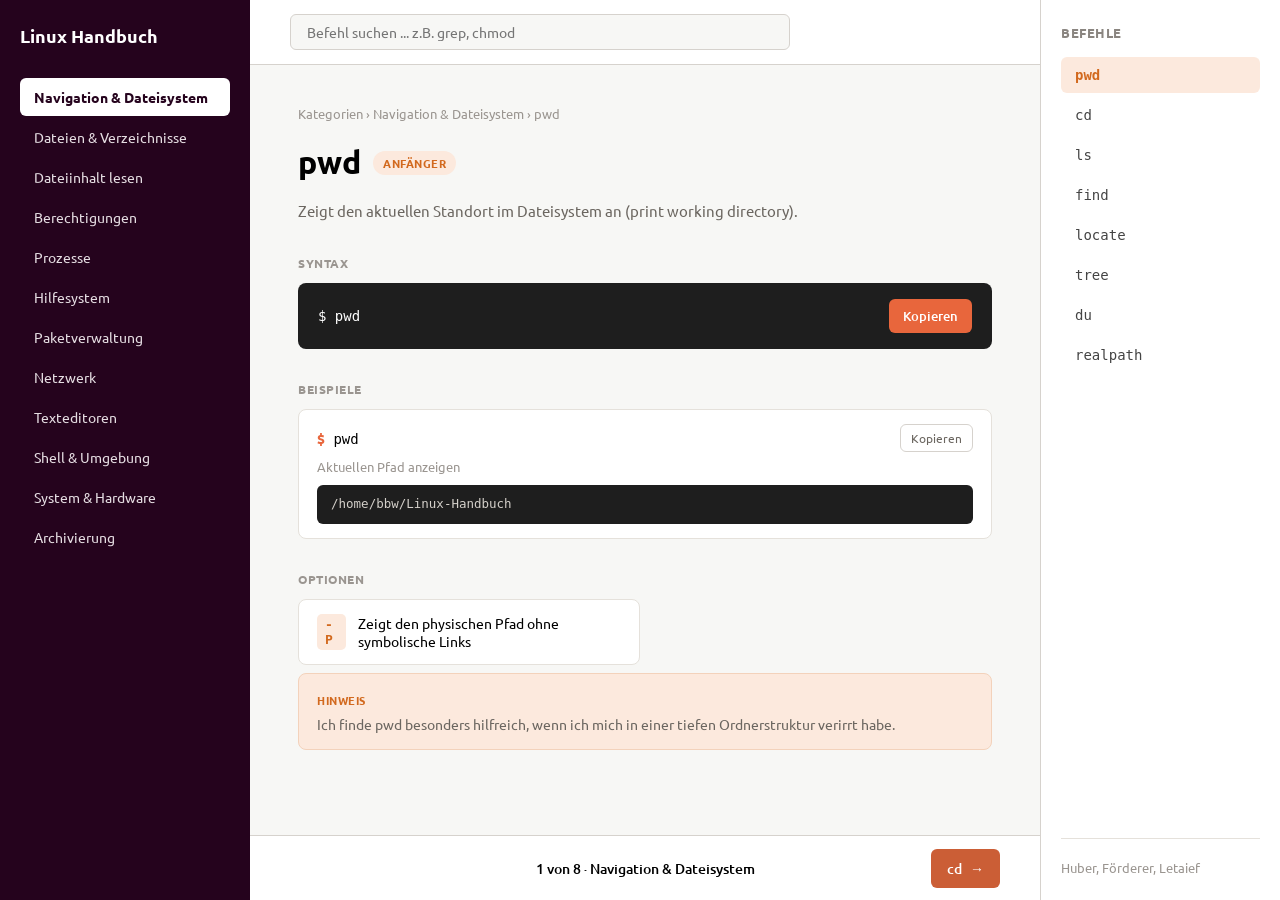
==== commit 41f991ef: "Add files via upload" ====
--- a/index.html
+++ b/index.html
@@ -18,7 +18,7 @@
     <main class="main-content">
         <header class="topbar">
             <div class="search-box">
-                <input type="text" placeholder="Befehl suchen ... z.B. grep, chmod">
+                <input type="text" id="search-input" placeholder="Befehl suchen ... z.B. grep, chmod">
             </div>
         </header>
 
--- a/style.css
+++ b/style.css
@@ -389,4 +389,28 @@
     font-size: 13.5px;
     color: #6B6660;
     line-height: 1.6;
+}
+
+/* Suchtreffer im rechten Sidebar */
+.command-btn-cat {
+    display: block;
+    font-size: 11px;
+    font-family: 'Ubuntu', sans-serif;
+    color: #9A9590;
+    margin-top: 2px;
+}
+
+.command-btn.active .command-btn-cat {
+    color: #D2691E;
+}
+
+.command-btn--empty {
+    color: #9A9590;
+    cursor: default;
+    font-family: 'Ubuntu', sans-serif;
+    font-style: italic;
+}
+
+.command-btn--empty:hover {
+    background-color: transparent;
 }
